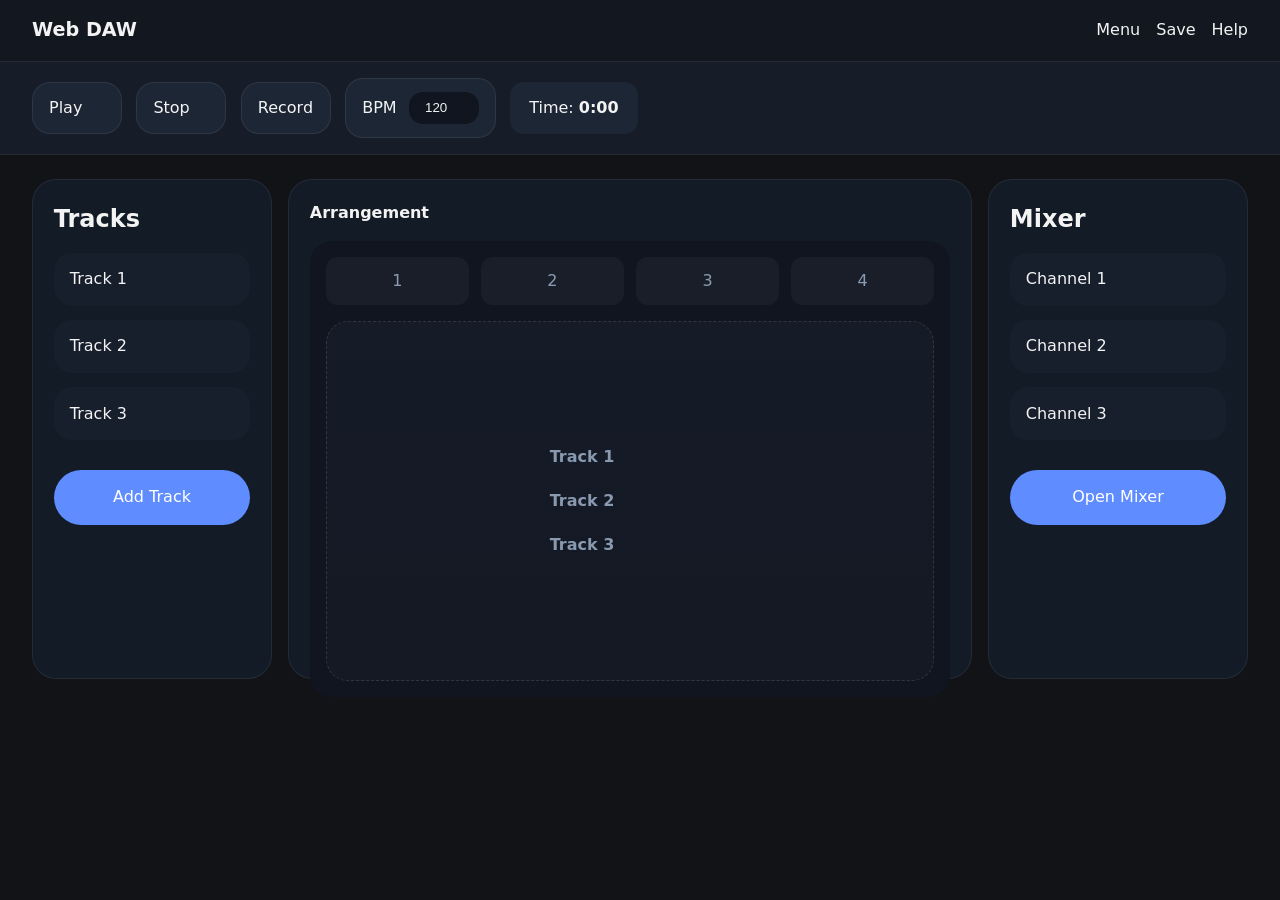
==== daw.html @ 96cd774c "Base web page" ====
<!DOCTYPE html>
<html lang="en">
<head>
  <meta charset="UTF-8" />
  <meta name="viewport" content="width=device-width, initial-scale=1.0" />
  <title>Web DAW Layout</title>
  <link rel="stylesheet" href="styles.css" />
</head>
<body>
  <header class="daw-header">
    <div class="brand">Web DAW</div>
    <nav>
      <a href="index.html">Menu</a>
      <a href="#">Save</a>
      <a href="#">Help</a>
    </nav>
  </header>

  <section class="transport-panel">
    <button id="play-button" class="transport-button">Play</button>
    <button id="stop-button" class="transport-button">Stop</button>
    <button id="record-button" class="transport-button">Record</button>
    <label class="bpm-control">
      BPM
      <input id="bpm-input" type="number" min="40" max="240" step="1" value="120" />
    </label>
    <div class="transport-item">Time: <strong id="time-display">0:00</strong></div>
  </section>

  <main class="daw-layout">
    <aside class="tracklist-panel">
      <h2>Tracks</h2>
      <div class="track-card">Track 1</div>
      <div class="track-card">Track 2</div>
      <div class="track-card">Track 3</div>
      <button class="panel-button">Add Track</button>
    </aside>

    <section class="editor-panel">
      <div class="panel-header">Arrangement</div>
      <div class="panel-body editor-grid">
        <div class="grid-labels">
          <span>1</span><span>2</span><span>3</span><span>4</span>
        </div>
        <div class="grid-content">
          <div class="track-grid">
            <div class="track-row">
              <div class="track-name">Track 1</div>
              <div class="track-steps" data-track="1">
                <div class="track-step"></div><div class="track-step"></div><div class="track-step"></div><div class="track-step"></div>
                <div class="track-step"></div><div class="track-step"></div><div class="track-step"></div><div class="track-step"></div>
                <div class="track-step"></div><div class="track-step"></div><div class="track-step"></div><div class="track-step"></div>
                <div class="track-step"></div><div class="track-step"></div><div class="track-step"></div><div class="track-step"></div>
              </div>
            </div>
            <div class="track-row">
              <div class="track-name">Track 2</div>
              <div class="track-steps" data-track="2">
                <div class="track-step"></div><div class="track-step"></div><div class="track-step"></div><div class="track-step"></div>
                <div class="track-step"></div><div class="track-step"></div><div class="track-step"></div><div class="track-step"></div>
                <div class="track-step"></div><div class="track-step"></div><div class="track-step"></div><div class="track-step"></div>
                <div class="track-step"></div><div class="track-step"></div><div class="track-step"></div><div class="track-step"></div>
              </div>
            </div>
            <div class="track-row">
              <div class="track-name">Track 3</div>
              <div class="track-steps" data-track="3">
                <div class="track-step"></div><div class="track-step"></div><div class="track-step"></div><div class="track-step"></div>
                <div class="track-step"></div><div class="track-step"></div><div class="track-step"></div><div class="track-step"></div>
                <div class="track-step"></div><div class="track-step"></div><div class="track-step"></div><div class="track-step"></div>
                <div class="track-step"></div><div class="track-step"></div><div class="track-step"></div><div class="track-step"></div>
              </div>
            </div>
          </div>
        </div>
      </div>
    </section>

    <aside class="mixer-panel">
      <h2>Mixer</h2>
      <div class="mixer-channel">Channel 1</div>
      <div class="mixer-channel">Channel 2</div>
      <div class="mixer-channel">Channel 3</div>
      <button class="panel-button">Open Mixer</button>
    </aside>
  </main>
</body>
</html>
---- styles.css ----
:root {
  color-scheme: dark;
  color: #f3f3f3;
  background: #111316;
  font-family: Inter, system-ui, sans-serif;
  font-size: 16px;
  line-height: 1.5;
}

* {
  box-sizing: border-box;
}

body {
  margin: 0;
  min-height: 100vh;
}

a {
  color: #f3f3f3;
  text-decoration: none;
}

button {
  border: none;
  border-radius: 999px;
  background: #5f8cff;
  color: white;
  cursor: pointer;
  padding: 0.95rem 1.7rem;
  font: inherit;
  transition: transform 0.2s ease, background-color 0.2s ease;
}

button:hover {
  transform: translateY(-1px);
  background: #7fa8ff;
}

.title-screen {
  min-height: 100vh;
  display: grid;
  place-items: center;
  padding: 2rem;
  background: linear-gradient(135deg, #0a0d12 0%, #1b2330 100%);
}

.title-card {
  text-align: center;
  max-width: 520px;
  padding: 3rem 2.5rem;
  border: 1px solid rgba(255,255,255,0.08);
  border-radius: 26px;
  background: rgba(20, 27, 41, 0.95);
  box-shadow: 0 30px 80px rgba(0, 0, 0, 0.35);
}

.title-card h1 {
  margin: 0 0 1rem;
  font-size: clamp(2.5rem, 4vw, 4rem);
}

.title-card p {
  margin: 0 0 2rem;
  color: #adbac7;
  font-size: 1.05rem;
}

.daw-header {
  display: flex;
  justify-content: space-between;
  align-items: center;
  gap: 1rem;
  padding: 1rem 2rem;
  background: #131820;
  border-bottom: 1px solid rgba(255,255,255,0.08);
}

.daw-header .brand {
  font-size: 1.2rem;
  font-weight: 700;
}

.daw-header nav {
  display: flex;
  gap: 1rem;
}

.transport-panel {
  display: flex;
  flex-wrap: wrap;
  gap: 0.9rem;
  align-items: center;
  padding: 1rem 2rem;
  background: #161d29;
  border-bottom: 1px solid rgba(255,255,255,0.06);
}

.transport-item {
  background: #1d2634;
  padding: 0.9rem 1.2rem;
  border-radius: 14px;
  min-width: 90px;
  text-align: center;
}

.transport-button,
.bpm-control {
  border: 1px solid rgba(255,255,255,0.08);
  background: #1d2634;
  color: #f3f3f3;
  border-radius: 18px;
  display: inline-flex;
  align-items: center;
  gap: 0.75rem;
  padding: 0.8rem 1rem;
}

.transport-button {
  min-width: 90px;
}

.bpm-control input {
  width: 70px;
  border: none;
  border-radius: 14px;
  background: #10151f;
  color: #f3f3f3;
  text-align: center;
  padding: 0.55rem 0.75rem;
}

.bpm-control input:focus {
  outline: 2px solid #5f8cff;
}

.track-grid {
  display: grid;
  gap: 0.75rem;
}

.track-row {
  display: grid;
  grid-template-columns: 112px minmax(0, 1fr);
  gap: 0.75rem;
  align-items: center;
}

.track-name {
  font-weight: 700;
}

.track-steps {
  display: grid;
  grid-template-columns: repeat(16, minmax(0, 1fr));
  gap: 0.35rem;
}

.track-step {
  height: 32px;
  border-radius: 10px;
  background: rgba(255,255,255,0.06);
  transition: background-color 0.2s ease, transform 0.15s ease;
}

.track-step.active {
  background: #5f8cff;
  transform: scaleY(1.08);
}

.daw-layout {
  display: grid;
  grid-template-columns: 240px minmax(0, 1fr) 260px;
  gap: 1rem;
  padding: 1.5rem 2rem 2rem;
}

.tracklist-panel,
.mixer-panel,
.editor-panel {
  background: #131b27;
  border: 1px solid rgba(255,255,255,0.07);
  border-radius: 24px;
  padding: 1.3rem;
}

.tracklist-panel h2,
.mixer-panel h2,
.editor-panel .panel-header {
  margin: 0 0 1rem;
  color: #f3f3f3;
}

.track-card,
.mixer-channel {
  background: #171f2d;
  border-radius: 18px;
  padding: 0.9rem 1rem;
  margin-bottom: 0.9rem;
}

.track-card:last-child,
.mixer-channel:last-child {
  margin-bottom: 0;
}

.panel-button {
  width: 100%;
  margin-top: 1rem;
}

.editor-panel {
  display: flex;
  flex-direction: column;
  min-height: 500px;
}

.panel-header {
  font-size: 1rem;
  font-weight: 700;
}

.panel-body {
  flex: 1;
  display: grid;
  grid-template-rows: auto 1fr;
  gap: 1rem;
}

.editor-grid {
  background: #10151f;
  border-radius: 22px;
  padding: 1rem;
  display: grid;
  gap: 1rem;
  min-height: 100%;
}

.grid-labels {
  display: grid;
  grid-template-columns: repeat(4, 1fr);
  gap: 0.75rem;
  color: #8a9cb5;
}

.grid-labels span {
  background: rgba(255,255,255,0.04);
  border-radius: 12px;
  padding: 0.75rem;
  text-align: center;
}

.grid-content {
  background: linear-gradient(180deg, rgba(143,177,255,0.04), rgba(255,255,255,0.02));
  border: 1px dashed rgba(255,255,255,0.12);
  border-radius: 22px;
  min-height: 320px;
  display: grid;
  place-items: center;
  color: #8899b0;
  text-align: center;
  padding: 2rem;
}

@media (max-width: 1100px) {
  .daw-layout {
    grid-template-columns: 1fr;
  }
}

@media (max-width: 700px) {
  .daw-header,
  .transport-panel,
  .daw-layout {
    padding-left: 1rem;
    padding-right: 1rem;
  }

  .daw-header {
    flex-direction: column;
    align-items: stretch;
  }

  .transport-panel {
    justify-content: center;
  }
}
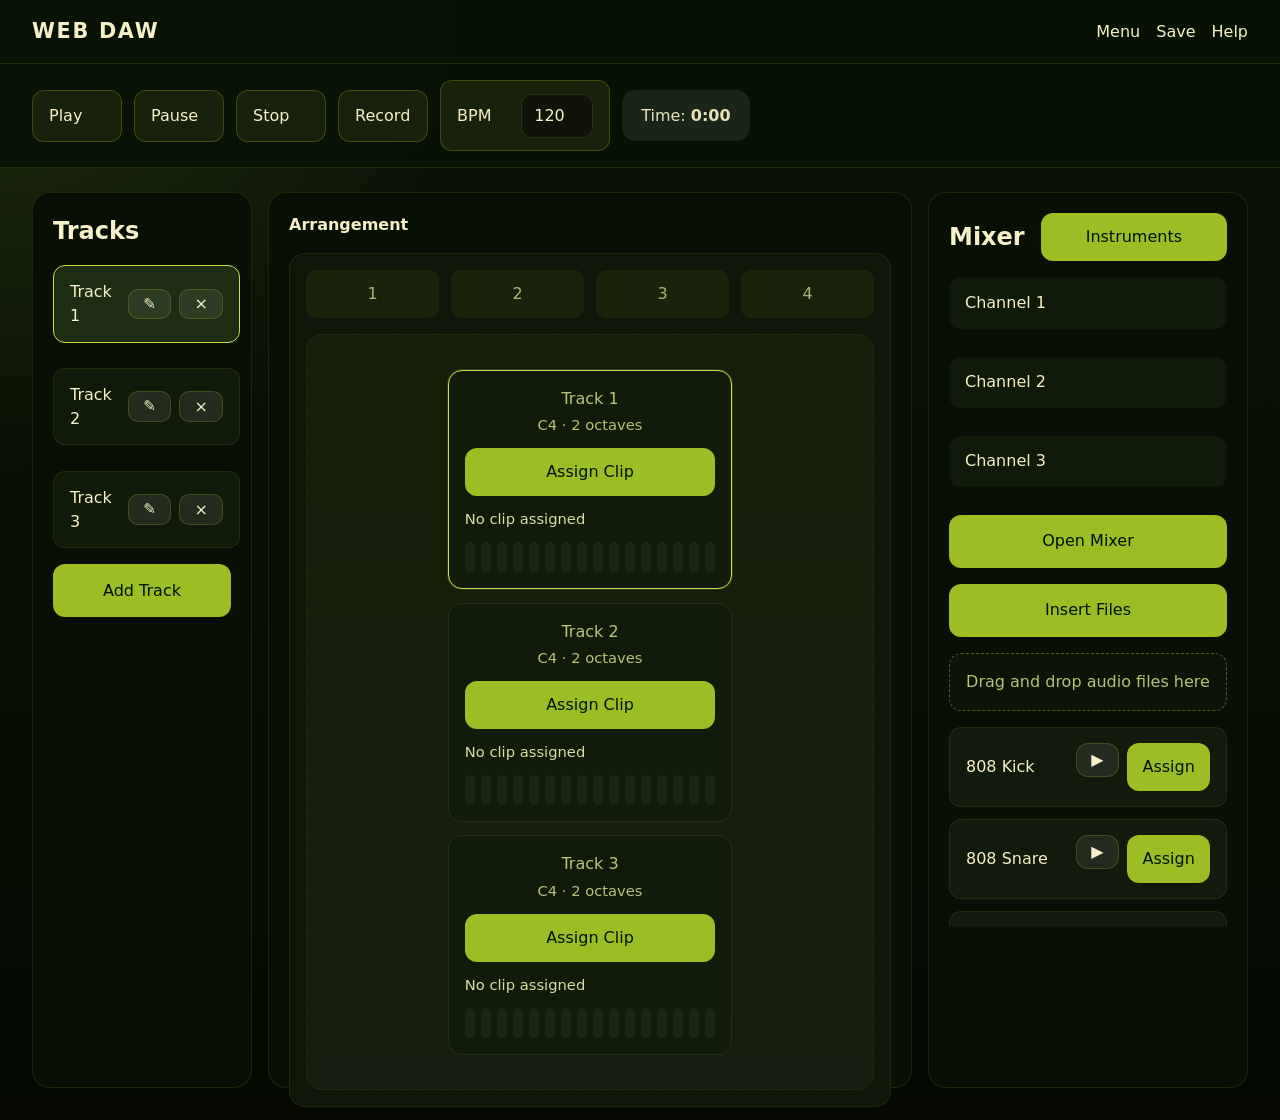
==== commit 0d2af506: "Added buttons, and audio files for use." ====
--- a/daw.html
+++ b/daw.html
@@ -18,6 +18,7 @@
 
   <section class="transport-panel">
     <button id="play-button" class="transport-button">Play</button>
+    <button id="pause-button" class="transport-button">Pause</button>
     <button id="stop-button" class="transport-button">Stop</button>
     <button id="record-button" class="transport-button">Record</button>
     <label class="bpm-control">
@@ -30,10 +31,8 @@
   <main class="daw-layout">
     <aside class="tracklist-panel">
       <h2>Tracks</h2>
-      <div class="track-card">Track 1</div>
-      <div class="track-card">Track 2</div>
-      <div class="track-card">Track 3</div>
-      <button class="panel-button">Add Track</button>
+      <div id="track-list" class="track-list"></div>
+      <button id="add-track-button" class="panel-button">Add Track</button>
     </aside>
 
     <section class="editor-panel">
@@ -42,47 +41,59 @@
         <div class="grid-labels">
           <span>1</span><span>2</span><span>3</span><span>4</span>
         </div>
-        <div class="grid-content">
-          <div class="track-grid">
-            <div class="track-row">
-              <div class="track-name">Track 1</div>
-              <div class="track-steps" data-track="1">
-                <div class="track-step"></div><div class="track-step"></div><div class="track-step"></div><div class="track-step"></div>
-                <div class="track-step"></div><div class="track-step"></div><div class="track-step"></div><div class="track-step"></div>
-                <div class="track-step"></div><div class="track-step"></div><div class="track-step"></div><div class="track-step"></div>
-                <div class="track-step"></div><div class="track-step"></div><div class="track-step"></div><div class="track-step"></div>
-              </div>
-            </div>
-            <div class="track-row">
-              <div class="track-name">Track 2</div>
-              <div class="track-steps" data-track="2">
-                <div class="track-step"></div><div class="track-step"></div><div class="track-step"></div><div class="track-step"></div>
-                <div class="track-step"></div><div class="track-step"></div><div class="track-step"></div><div class="track-step"></div>
-                <div class="track-step"></div><div class="track-step"></div><div class="track-step"></div><div class="track-step"></div>
-                <div class="track-step"></div><div class="track-step"></div><div class="track-step"></div><div class="track-step"></div>
-              </div>
-            </div>
-            <div class="track-row">
-              <div class="track-name">Track 3</div>
-              <div class="track-steps" data-track="3">
-                <div class="track-step"></div><div class="track-step"></div><div class="track-step"></div><div class="track-step"></div>
-                <div class="track-step"></div><div class="track-step"></div><div class="track-step"></div><div class="track-step"></div>
-                <div class="track-step"></div><div class="track-step"></div><div class="track-step"></div><div class="track-step"></div>
-                <div class="track-step"></div><div class="track-step"></div><div class="track-step"></div><div class="track-step"></div>
-              </div>
-            </div>
-          </div>
+        <div id="track-grid" class="grid-content">
+          <div class="empty-state">Add tracks and audio clips to begin.</div>
         </div>
       </div>
     </section>
 
     <aside class="mixer-panel">
-      <h2>Mixer</h2>
+      <div class="mixer-panel-header">
+        <h2>Mixer</h2>
+        <button id="instruments-button" class="panel-button small">Instruments</button>
+      </div>
       <div class="mixer-channel">Channel 1</div>
       <div class="mixer-channel">Channel 2</div>
       <div class="mixer-channel">Channel 3</div>
       <button class="panel-button">Open Mixer</button>
+      <button id="insert-file-button" class="panel-button">Insert Files</button>
+      <input id="file-input" type="file" accept="audio/*" multiple hidden />
+      <div id="drop-area" class="drop-area">Drag and drop audio files here</div>
+      <div class="audio-library" id="audio-library"></div>
     </aside>
   </main>
+
+  <div class="modal hidden" id="instrument-modal" role="dialog" aria-modal="true" aria-labelledby="instrument-modal-title">
+    <div class="modal-content">
+      <div class="modal-header">
+        <h2 id="instrument-modal-title">Instrument Settings</h2>
+        <button id="instrument-close-button" class="modal-close" aria-label="Close">×</button>
+      </div>
+      <div class="modal-field">
+        <label for="instrument-track-select">Track</label>
+        <select id="instrument-track-select"></select>
+      </div>
+      <div class="modal-field">
+        <label for="instrument-type">Instrument</label>
+        <select id="instrument-type">
+          <option value="Keyboard">Keyboard</option>
+          <option value="Drums">Drums</option>
+        </select>
+      </div>
+      <div class="modal-field">
+        <label for="pitch-input">Pitch</label>
+        <input id="pitch-input" type="text" value="C4" />
+      </div>
+      <div class="modal-field">
+        <label for="range-input">Range</label>
+        <input id="range-input" type="text" value="2 octaves" />
+      </div>
+      <div class="modal-actions">
+        <button id="instrument-save-button" class="panel-button">Save</button>
+      </div>
+    </div>
+  </div>
+
+  <script src="script.js"></script>
 </body>
 </html>
--- a/styles.css
+++ b/styles.css
@@ -1,7 +1,7 @@
 :root {
   color-scheme: dark;
-  color: #f3f3f3;
-  background: #111316;
+  color: #f5f0c7;
+  background: #071003;
   font-family: Inter, system-ui, sans-serif;
   font-size: 16px;
   line-height: 1.5;
@@ -14,27 +14,39 @@
 body {
   margin: 0;
   min-height: 100vh;
+  background: radial-gradient(circle at top left, rgba(141, 187, 31, 0.16), transparent 28%),
+    linear-gradient(180deg, #0b1307 0%, #071003 55%, #050902 100%);
 }
 
 a {
-  color: #f3f3f3;
+  color: #f5f0c7;
   text-decoration: none;
+}
+
+button,
+input,
+select {
+  font: inherit;
 }
 
 button {
   border: none;
-  border-radius: 999px;
-  background: #5f8cff;
-  color: white;
-  cursor: pointer;
-  padding: 0.95rem 1.7rem;
-  font: inherit;
-  transition: transform 0.2s ease, background-color 0.2s ease;
+  border-radius: 12px;
+  background: #9dbd25;
+  color: #061002;
+  cursor: pointer;
+  padding: 0.9rem 1.3rem;
+  transition: transform 0.15s ease, background-color 0.15s ease, box-shadow 0.15s ease;
 }
 
 button:hover {
   transform: translateY(-1px);
-  background: #7fa8ff;
+  background: #c7dd52;
+  box-shadow: 0 10px 25px rgba(157, 189, 37, 0.18);
+}
+
+button:active {
+  transform: translateY(0);
 }
 
 .title-screen {
@@ -42,17 +54,17 @@
   display: grid;
   place-items: center;
   padding: 2rem;
-  background: linear-gradient(135deg, #0a0d12 0%, #1b2330 100%);
+  background: linear-gradient(135deg, #061003 0%, #091505 100%);
 }
 
 .title-card {
   text-align: center;
   max-width: 520px;
   padding: 3rem 2.5rem;
-  border: 1px solid rgba(255,255,255,0.08);
-  border-radius: 26px;
-  background: rgba(20, 27, 41, 0.95);
-  box-shadow: 0 30px 80px rgba(0, 0, 0, 0.35);
+  border: 1px solid rgba(157, 189, 37, 0.16);
+  border-radius: 16px;
+  background: rgba(15, 24, 10, 0.96);
+  box-shadow: 0 32px 80px rgba(0, 0, 0, 0.45);
 }
 
 .title-card h1 {
@@ -62,7 +74,7 @@
 
 .title-card p {
   margin: 0 0 2rem;
-  color: #adbac7;
+  color: #cbd18d;
   font-size: 1.05rem;
 }
 
@@ -72,13 +84,15 @@
   align-items: center;
   gap: 1rem;
   padding: 1rem 2rem;
-  background: #131820;
-  border-bottom: 1px solid rgba(255,255,255,0.08);
+  background: rgba(8, 18, 6, 0.96);
+  border-bottom: 1px solid rgba(157, 189, 37, 0.16);
 }
 
 .daw-header .brand {
-  font-size: 1.2rem;
+  font-size: 1.3rem;
   font-weight: 700;
+  letter-spacing: 0.08em;
+  text-transform: uppercase;
 }
 
 .daw-header nav {
@@ -89,27 +103,28 @@
 .transport-panel {
   display: flex;
   flex-wrap: wrap;
-  gap: 0.9rem;
+  gap: 0.75rem;
   align-items: center;
   padding: 1rem 2rem;
-  background: #161d29;
-  border-bottom: 1px solid rgba(255,255,255,0.06);
+  background: rgba(8, 18, 6, 0.96);
+  border-bottom: 1px solid rgba(157, 189, 37, 0.16);
 }
 
 .transport-item {
-  background: #1d2634;
-  padding: 0.9rem 1.2rem;
+  background: rgba(255, 255, 255, 0.08);
+  padding: 0.85rem 1.2rem;
   border-radius: 14px;
   min-width: 90px;
   text-align: center;
+  color: #e6e4b7;
 }
 
 .transport-button,
 .bpm-control {
-  border: 1px solid rgba(255,255,255,0.08);
-  background: #1d2634;
-  color: #f3f3f3;
-  border-radius: 18px;
+  border: 1px solid rgba(157, 189, 37, 0.28);
+  background: #18220b;
+  color: #f5f0c7;
+  border-radius: 12px;
   display: inline-flex;
   align-items: center;
   gap: 0.75rem;
@@ -120,34 +135,129 @@
   min-width: 90px;
 }
 
+.bpm-control {
+  width: 170px;
+  justify-content: space-between;
+}
+
 .bpm-control input {
-  width: 70px;
-  border: none;
+  width: 72px;
+  border: 1px solid rgba(157, 189, 37, 0.18);
+  border-radius: 10px;
+  background: #0f1308;
+  color: #f5f0c7;
+  text-align: center;
+  padding: 0.55rem 0.75rem;
+}
+
+.bpm-control input:focus {
+  outline: 1px solid #9dbd25;
+}
+
+.track-grid {
+  display: grid;
+  gap: 0.85rem;
+}
+
+.track-list {
+  display: grid;
+  gap: 0.85rem;
+}
+
+.track-card {
+  background: #101a09;
+  border-radius: 12px;
+  padding: 0.9rem 1rem;
+  display: flex;
+  justify-content: space-between;
+  align-items: center;
+  gap: 1rem;
+  cursor: pointer;
+  border: 1px solid rgba(157, 189, 37, 0.12);
+  transition: background 0.15s ease, border-color 0.15s ease;
+}
+
+.track-card:hover {
+  background: #17270d;
+}
+
+.track-card.selected {
+  border-color: #c7dd52;
+  background: #1c2d11;
+}
+
+.track-card-actions {
+  display: flex;
+  gap: 0.5rem;
+}
+
+.track-rename-btn,
+.track-remove-btn {
+  width: 30px;
+  height: 30px;
+  border: 1px solid rgba(157, 189, 37, 0.25);
+  background: rgba(255, 255, 255, 0.08);
+  color: #f5f0c7;
+  border-radius: 10px;
+  display: inline-flex;
+  align-items: center;
+  justify-content: center;
+  cursor: pointer;
+}
+
+.track-rename-btn {
+  font-size: 0.95rem;
+}
+
+.track-remove-btn {
+  width: 30px;
+  height: 30px;
+  border: 1px solid rgba(157, 189, 37, 0.25);
+  background: rgba(255, 255, 255, 0.08);
+  color: #f5f0c7;
+  border-radius: 10px;
+  display: inline-flex;
+  align-items: center;
+  justify-content: center;
+  cursor: pointer;
+}
+
+.track-heading {
+  display: flex;
+  flex-direction: column;
+  gap: 0.2rem;
+}
+
+.track-meta {
+  font-size: 0.92rem;
+  color: #b7c179;
+}
+
+.track-controls {
+  display: flex;
+  flex-wrap: wrap;
+  gap: 0.75rem;
+  align-items: center;
+}
+
+.panel-button.small {
+  padding: 0.75rem 0.95rem;
+  border-radius: 12px;
+}
+
+.track-row {
+  background: #101b0a;
   border-radius: 14px;
-  background: #10151f;
-  color: #f3f3f3;
-  text-align: center;
-  padding: 0.55rem 0.75rem;
-}
-
-.bpm-control input:focus {
-  outline: 2px solid #5f8cff;
-}
-
-.track-grid {
-  display: grid;
-  gap: 0.75rem;
-}
-
-.track-row {
-  display: grid;
-  grid-template-columns: 112px minmax(0, 1fr);
-  gap: 0.75rem;
-  align-items: center;
-}
-
-.track-name {
-  font-weight: 700;
+  padding: 1rem;
+  display: flex;
+  flex-direction: column;
+  gap: 0.75rem;
+  border: 1px solid rgba(157, 189, 37, 0.12);
+}
+
+.track-row.selected {
+  border-color: #c7dd52;
+  box-shadow: 0 0 0 1px rgba(199, 221, 82, 0.15);
 }
 
 .track-steps {
@@ -157,20 +267,160 @@
 }
 
 .track-step {
-  height: 32px;
-  border-radius: 10px;
-  background: rgba(255,255,255,0.06);
-  transition: background-color 0.2s ease, transform 0.15s ease;
+  height: 30px;
+  border-radius: 8px;
+  background: rgba(255, 255, 255, 0.05);
+  transition: background-color 0.15s ease, transform 0.15s ease;
 }
 
 .track-step.active {
-  background: #5f8cff;
-  transform: scaleY(1.08);
+  background: #c7dd52;
+  transform: scaleY(1.05);
+}
+
+.track-clip-label {
+  color: #d8dfa4;
+  font-size: 0.92rem;
+}
+
+.drop-area {
+  background: #0b1406;
+  border: 1px dashed rgba(157, 189, 37, 0.45);
+  border-radius: 12px;
+  padding: 1rem;
+  text-align: center;
+  color: #b7c179;
+  cursor: pointer;
+}
+
+.drop-area.dragover {
+  background: #11200c;
+  border-color: #c7dd52;
+}
+
+.audio-library {
+  margin-top: 0;
+  display: grid;
+  gap: 0.75rem;
+  overflow-y: auto;
+  max-height: 200px;
+}
+
+.audio-file-item {
+  display: flex;
+  justify-content: space-between;
+  align-items: center;
+  padding: 0.95rem 1rem;
+  background: #111a0b;
+  border: 1px solid rgba(157, 189, 37, 0.12);
+  border-radius: 12px;
+  cursor: pointer;
+  transition: background 0.15s ease;
+}
+
+.audio-file-item:hover {
+  background: #17230d;
+}
+
+.audio-file-controls {
+  display: flex;
+  gap: 0.5rem;
+}
+
+.sample-play-btn {
+  width: 34px;
+  height: 34px;
+  border: 1px solid rgba(157, 189, 37, 0.25);
+  background: rgba(255, 255, 255, 0.08);
+  color: #f5f0c7;
+  border-radius: 12px;
+  display: inline-flex;
+  align-items: center;
+  justify-content: center;
+  cursor: pointer;
+}
+
+.sample-play-btn:hover {
+  background: rgba(199, 221, 82, 0.18);
+}
+
+.empty-state {
+  color: #8da46a;
+  text-align: center;
+  padding: 1.5rem 1rem;
+}
+
+.modal {
+  position: fixed;
+  inset: 0;
+  display: grid;
+  place-items: center;
+  background: rgba(0, 0, 0, 0.75);
+  z-index: 1000;
+  padding: 1rem;
+}
+
+.modal.hidden {
+  display: none;
+}
+
+.modal-content {
+  width: 100%;
+  max-width: 460px;
+  background: #101b09;
+  border-radius: 16px;
+  border: 1px solid rgba(157, 189, 37, 0.18);
+  padding: 1.5rem;
+}
+
+.modal-header {
+  display: flex;
+  justify-content: space-between;
+  align-items: center;
+  margin-bottom: 1rem;
+}
+
+.modal-close {
+  background: rgba(255, 255, 255, 0.08);
+  border: none;
+  color: #f5f0c7;
+  font-size: 1.4rem;
+  width: 38px;
+  height: 38px;
+  border-radius: 12px;
+  cursor: pointer;
+}
+
+.modal-field {
+  display: flex;
+  flex-direction: column;
+  gap: 0.35rem;
+  margin-bottom: 1rem;
+}
+
+.modal-field label {
+  color: #c7dd52;
+  font-size: 0.9rem;
+}
+
+.modal-field input,
+.modal-field select {
+  background: #0f1806;
+  border: 1px solid rgba(157, 189, 37, 0.16);
+  border-radius: 12px;
+  padding: 0.85rem 1rem;
+  color: #f5f0c7;
+}
+
+.modal-actions {
+  display: flex;
+  justify-content: flex-end;
+  gap: 0.75rem;
 }
 
 .daw-layout {
   display: grid;
-  grid-template-columns: 240px minmax(0, 1fr) 260px;
+  grid-template-columns: 220px minmax(0, 1fr) 320px;
   gap: 1rem;
   padding: 1.5rem 2rem 2rem;
 }
@@ -178,25 +428,28 @@
 .tracklist-panel,
 .mixer-panel,
 .editor-panel {
-  background: #131b27;
-  border: 1px solid rgba(255,255,255,0.07);
-  border-radius: 24px;
-  padding: 1.3rem;
+  background: rgba(9, 16, 6, 0.96);
+  border: 1px solid rgba(157, 189, 37, 0.15);
+  border-radius: 18px;
+  padding: 1.25rem;
+  display: flex;
+  flex-direction: column;
+  gap: 1rem;
 }
 
 .tracklist-panel h2,
 .mixer-panel h2,
 .editor-panel .panel-header {
-  margin: 0 0 1rem;
-  color: #f3f3f3;
+  margin: 0;
+  color: #f5f0c7;
 }
 
 .track-card,
 .mixer-channel {
-  background: #171f2d;
-  border-radius: 18px;
-  padding: 0.9rem 1rem;
-  margin-bottom: 0.9rem;
+  background: #101a09;
+  border-radius: 12px;
+  padding: 0.85rem 1rem;
+  margin-bottom: 0.75rem;
 }
 
 .track-card:last-child,
@@ -206,13 +459,11 @@
 
 .panel-button {
   width: 100%;
-  margin-top: 1rem;
+  margin-top: 0;
 }
 
 .editor-panel {
-  display: flex;
-  flex-direction: column;
-  min-height: 500px;
+  min-height: 520px;
 }
 
 .panel-header {
@@ -228,38 +479,47 @@
 }
 
 .editor-grid {
-  background: #10151f;
-  border-radius: 22px;
+  background: #0f1607;
+  border-radius: 16px;
   padding: 1rem;
   display: grid;
   gap: 1rem;
   min-height: 100%;
+  border: 1px solid rgba(157, 189, 37, 0.12);
 }
 
 .grid-labels {
   display: grid;
   grid-template-columns: repeat(4, 1fr);
   gap: 0.75rem;
-  color: #8a9cb5;
+  color: #abb276;
 }
 
 .grid-labels span {
-  background: rgba(255,255,255,0.04);
-  border-radius: 12px;
+  background: rgba(157, 189, 37, 0.08);
+  border-radius: 10px;
   padding: 0.75rem;
   text-align: center;
 }
 
 .grid-content {
-  background: linear-gradient(180deg, rgba(143,177,255,0.04), rgba(255,255,255,0.02));
-  border: 1px dashed rgba(255,255,255,0.12);
-  border-radius: 22px;
+  background: linear-gradient(180deg, rgba(164, 190, 43, 0.05), rgba(255,255,255,0.03));
+  border: 1px dashed rgba(157, 189, 37, 0.12);
+  border-radius: 16px;
   min-height: 320px;
   display: grid;
   place-items: center;
-  color: #8899b0;
-  text-align: center;
-  padding: 2rem;
+  color: #b6c67c;
+  text-align: center;
+  padding: 1.75rem;
+}
+
+.mixer-panel-header {
+  display: flex;
+  justify-content: space-between;
+  align-items: center;
+  gap: 1rem;
+  margin-bottom: 0;
 }
 
 @media (max-width: 1100px) {
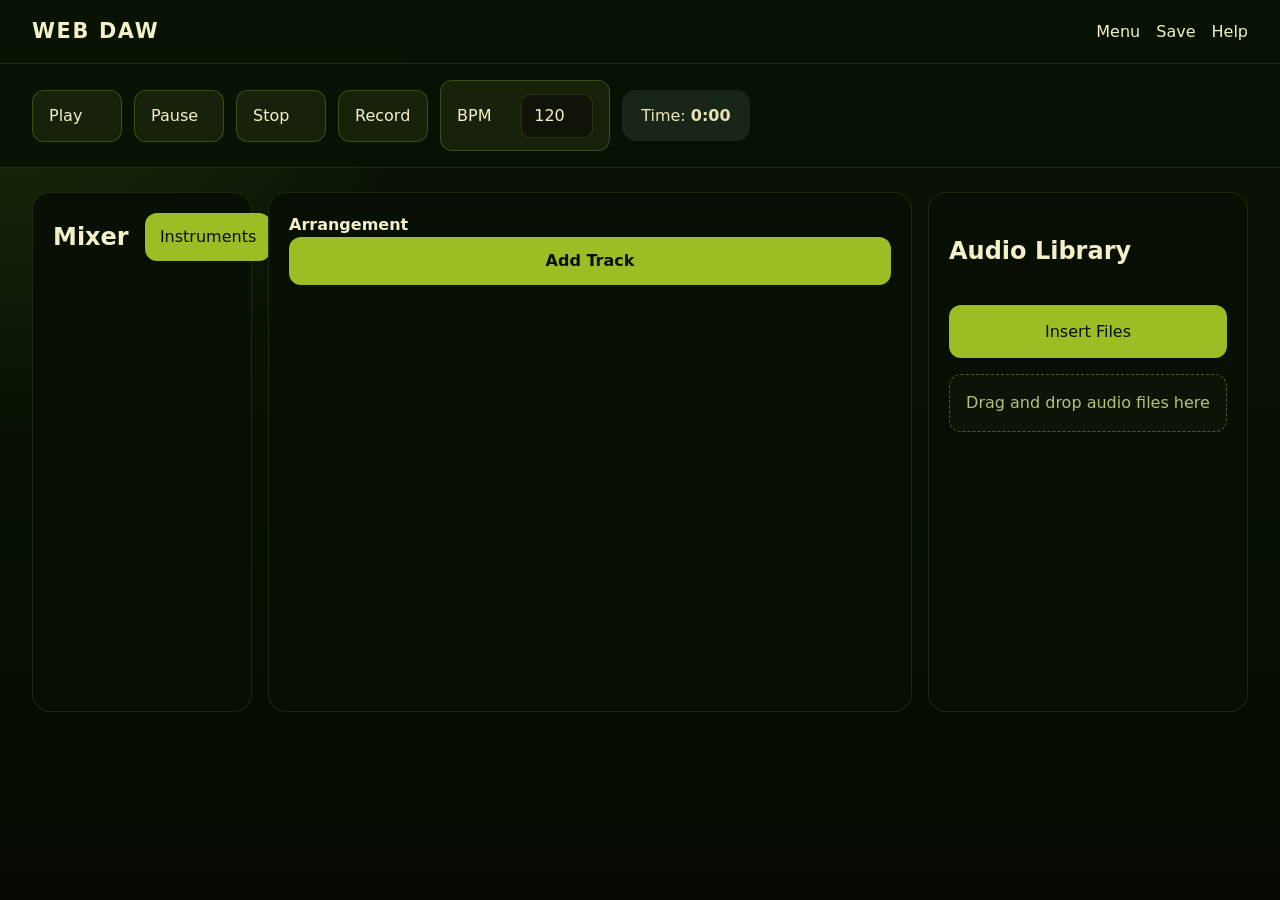
==== commit 1e5308be: "Changed how audio files work and are added to tracks" ====
--- a/daw.html
+++ b/daw.html
@@ -29,33 +29,30 @@
   </section>
 
   <main class="daw-layout">
-    <aside class="tracklist-panel">
-      <h2>Tracks</h2>
-      <div id="track-list" class="track-list"></div>
-      <button id="add-track-button" class="panel-button">Add Track</button>
-    </aside>
-
-    <section class="editor-panel">
-      <div class="panel-header">Arrangement</div>
-      <div class="panel-body editor-grid">
-        <div class="grid-labels">
-          <span>1</span><span>2</span><span>3</span><span>4</span>
-        </div>
-        <div id="track-grid" class="grid-content">
-          <div class="empty-state">Add tracks and audio clips to begin.</div>
-        </div>
-      </div>
-    </section>
-
     <aside class="mixer-panel">
       <div class="mixer-panel-header">
         <h2>Mixer</h2>
         <button id="instruments-button" class="panel-button small">Instruments</button>
       </div>
-      <div class="mixer-channel">Channel 1</div>
-      <div class="mixer-channel">Channel 2</div>
-      <div class="mixer-channel">Channel 3</div>
-      <button class="panel-button">Open Mixer</button>
+      <div id="mixer-channels" class="mixer-channels">
+        <!-- Channels will be rendered here -->
+      </div>
+    </aside>
+
+    <section class="editor-panel">
+      <div class="panel-header">
+        Arrangement
+        <button id="add-track-button" class="panel-button small">Add Track</button>
+      </div>
+      <div class="panel-body editor-timeline">
+        <div id="timeline-container" class="timeline-container">
+          <!-- Timeline will be rendered here -->
+        </div>
+      </div>
+    </section>
+
+    <aside class="audio-library-panel">
+      <h2>Audio Library</h2>
       <button id="insert-file-button" class="panel-button">Insert Files</button>
       <input id="file-input" type="file" accept="audio/*" multiple hidden />
       <div id="drop-area" class="drop-area">Drag and drop audio files here</div>
@@ -88,6 +85,9 @@
         <label for="range-input">Range</label>
         <input id="range-input" type="text" value="2 octaves" />
       </div>
+      <div id="keyboard-container" class="keyboard-container hidden">
+        <!-- Keyboard will be rendered here -->
+      </div>
       <div class="modal-actions">
         <button id="instrument-save-button" class="panel-button">Save</button>
       </div>
--- a/styles.css
+++ b/styles.css
@@ -278,6 +278,10 @@
   transform: scaleY(1.05);
 }
 
+.track-step.current {
+  box-shadow: 0 0 10px rgba(199, 221, 82, 0.5);
+}
+
 .track-clip-label {
   color: #d8dfa4;
   font-size: 0.92rem;
@@ -366,7 +370,7 @@
 
 .modal-content {
   width: 100%;
-  max-width: 460px;
+  max-width: 800px;
   background: #101b09;
   border-radius: 16px;
   border: 1px solid rgba(157, 189, 37, 0.18);
@@ -427,6 +431,7 @@
 
 .tracklist-panel,
 .mixer-panel,
+.audio-library-panel,
 .editor-panel {
   background: rgba(9, 16, 6, 0.96);
   border: 1px solid rgba(157, 189, 37, 0.15);
@@ -450,6 +455,51 @@
   border-radius: 12px;
   padding: 0.85rem 1rem;
   margin-bottom: 0.75rem;
+  display: flex;
+  flex-direction: column;
+  gap: 0.5rem;
+}
+
+.mixer-channel-name {
+  font-weight: 600;
+  text-align: center;
+}
+
+.mixer-control {
+  display: flex;
+  flex-direction: column;
+  gap: 0.25rem;
+}
+
+.mixer-control label {
+  font-size: 0.8rem;
+  color: #cbd18d;
+}
+
+.mixer-control input[type="range"] {
+  width: 100%;
+  -webkit-appearance: none;
+  appearance: none;
+  background: #1a2412;
+  height: 6px;
+  border-radius: 3px;
+  outline: none;
+}
+
+.mixer-control input[type="range"]::-webkit-slider-thumb {
+  -webkit-appearance: none;
+  appearance: none;
+  width: 16px;
+  height: 16px;
+  border-radius: 50%;
+  background: #9dbd25;
+  cursor: pointer;
+}
+
+.mixer-channels {
+  display: flex;
+  flex-direction: column;
+  gap: 0.5rem;
 }
 
 .track-card:last-child,
@@ -520,6 +570,144 @@
   align-items: center;
   gap: 1rem;
   margin-bottom: 0;
+}
+
+.keyboard-container {
+  margin-top: 1rem;
+}
+
+.keyboard {
+  display: flex;
+  position: relative;
+  height: 120px;
+  background: #1a2412;
+  border-radius: 8px;
+  padding: 10px;
+  overflow: hidden;
+}
+
+.key {
+  position: relative;
+  display: flex;
+  align-items: flex-end;
+  justify-content: center;
+  font-size: 0.7rem;
+  font-weight: bold;
+  color: #071003;
+  cursor: pointer;
+  transition: background-color 0.15s ease;
+  user-select: none;
+}
+
+.key.white {
+  width: 30px;
+  height: 100px;
+  background: #f5f0c7;
+  border: 1px solid #071003;
+  border-radius: 0 0 4px 4px;
+  z-index: 1;
+}
+
+.key.white.active {
+  background: #c7dd52;
+}
+
+.key.black {
+  width: 20px;
+  height: 60px;
+  background: #071003;
+  color: #f5f0c7;
+  margin-left: -10px;
+  margin-right: -10px;
+  z-index: 2;
+  border-radius: 0 0 2px 2px;
+}
+
+.key.black.active {
+  background: #9dbd25;
+}
+
+.timeline-container {
+  display: flex;
+  flex-direction: column;
+}
+
+.timeline-header {
+  display: grid;
+  grid-template-columns: repeat(16, 1fr);
+  gap: 0;
+  border-bottom: 1px solid rgba(157, 189, 37, 0.3);
+  padding-bottom: 0.5rem;
+  margin-bottom: 0.5rem;
+}
+
+.time-marker {
+  text-align: center;
+  font-size: 0.8rem;
+  color: #cbd18d;
+}
+
+.timeline-track-row {
+  display: flex;
+  align-items: center;
+  margin-bottom: 0.5rem;
+  border-radius: 8px;
+  padding: 0.5rem;
+}
+
+.timeline-track-row.selected {
+  background: rgba(157, 189, 37, 0.1);
+}
+
+.timeline-track-name {
+  width: 120px;
+  font-weight: 600;
+  cursor: pointer;
+  padding: 0.5rem;
+}
+
+.timeline-track-lane {
+  flex: 1;
+  height: 40px;
+  background: #1a2412;
+  border-radius: 4px;
+  position: relative;
+  border: 1px solid rgba(157, 189, 37, 0.2);
+}
+
+.timeline-clip {
+  position: absolute;
+  top: 2px;
+  height: 36px;
+  background: #9dbd25;
+  border-radius: 4px;
+  display: flex;
+  align-items: center;
+  padding: 0 0.5rem;
+  font-size: 0.8rem;
+  color: #061002;
+  cursor: pointer;
+  overflow: hidden;
+}
+
+.clip-resize-handle {
+  position: absolute;
+  right: 0;
+  top: 0;
+  width: 8px;
+  height: 100%;
+  background: rgba(255, 255, 255, 0.3);
+  cursor: ew-resize;
+  border-radius: 0 4px 4px 0;
+}
+
+.playhead {
+  position: absolute;
+  top: 0;
+  width: 2px;
+  height: 100%;
+  background: #f5f0c7;
+  z-index: 10;
 }
 
 @media (max-width: 1100px) {
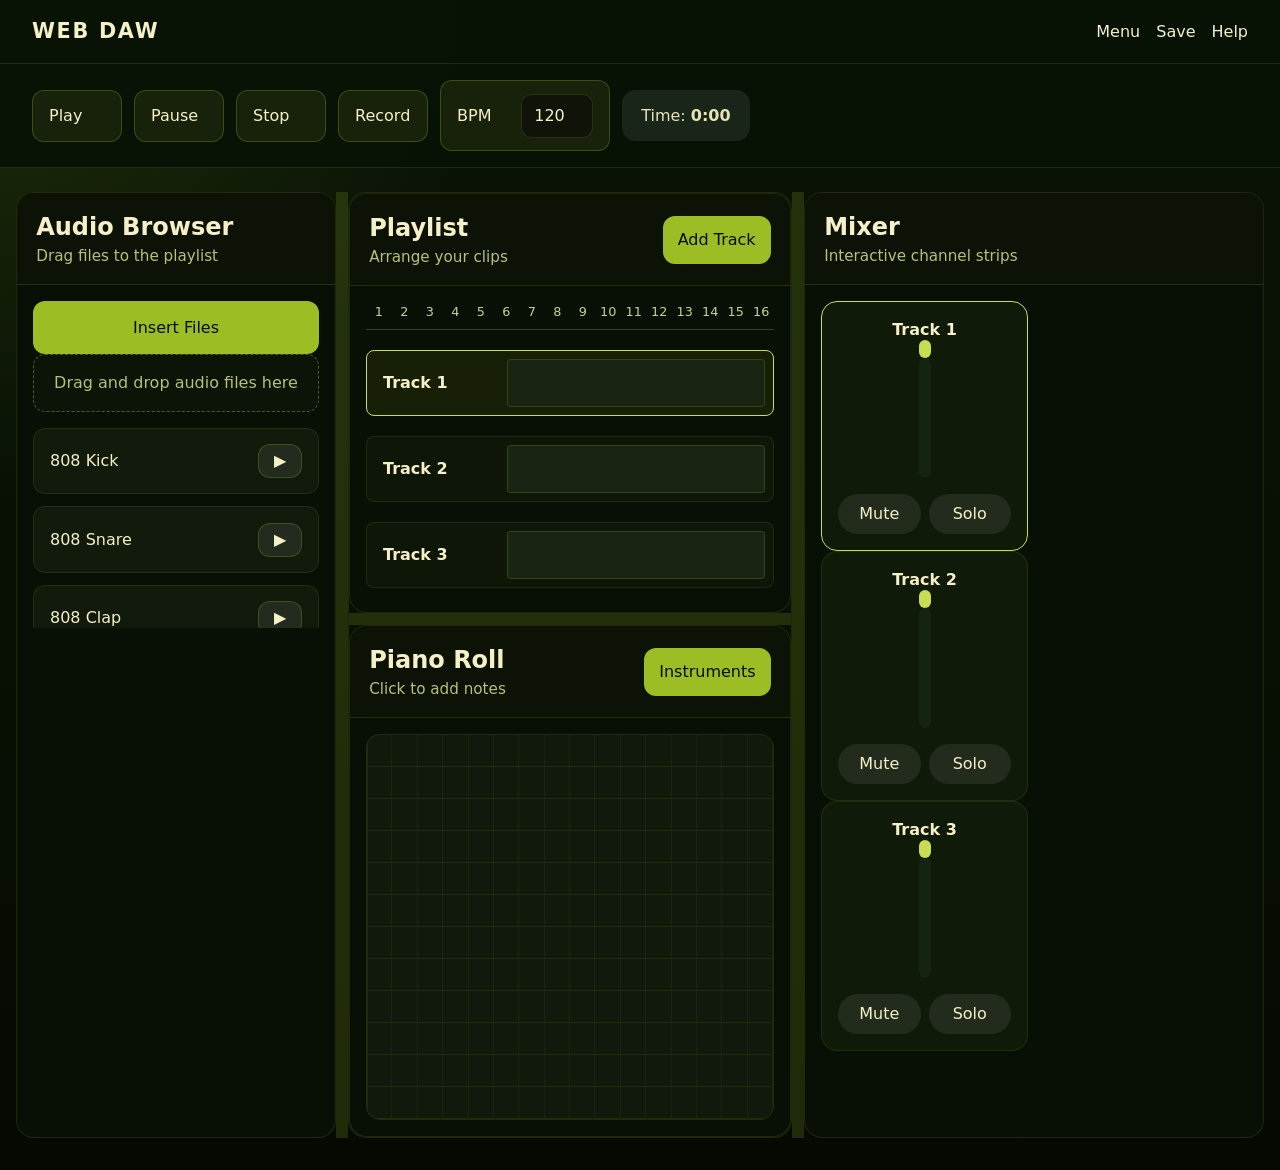
==== commit a6b742ea: "a" ====
--- a/daw.html
+++ b/daw.html
@@ -29,34 +29,65 @@
   </section>
 
   <main class="daw-layout">
-    <aside class="mixer-panel">
-      <div class="mixer-panel-header">
-        <h2>Mixer</h2>
-        <button id="instruments-button" class="panel-button small">Instruments</button>
+    <aside class="audio-browser-panel resizable-panel" id="audio-browser-panel">
+      <div class="panel-header browser-header">
+        <div>
+          <h2>Audio Browser</h2>
+          <p>Drag files to the playlist</p>
+        </div>
       </div>
-      <div id="mixer-channels" class="mixer-channels">
-        <!-- Channels will be rendered here -->
+      <div class="panel-body browser-body">
+        <button id="insert-file-button" class="panel-button">Insert Files</button>
+        <input id="file-input" type="file" accept="audio/*" multiple hidden />
+        <div id="drop-area" class="drop-area">Drag and drop audio files here</div>
+        <div class="audio-library" id="audio-library"></div>
       </div>
     </aside>
 
-    <section class="editor-panel">
-      <div class="panel-header">
-        Arrangement
-        <button id="add-track-button" class="panel-button small">Add Track</button>
-      </div>
-      <div class="panel-body editor-timeline">
-        <div id="timeline-container" class="timeline-container">
-          <!-- Timeline will be rendered here -->
+    <div id="browser-resizer" class="splitter splitter-vertical"></div>
+
+    <div class="workspace-panel" id="workspace-panel">
+      <section class="playlist-panel resizable-panel" id="playlist-panel">
+        <div class="panel-header playlist-header">
+          <div>
+            <h2>Playlist</h2>
+            <p>Arrange your clips</p>
+          </div>
+          <button id="add-track-button" class="panel-button small">Add Track</button>
+        </div>
+        <div class="panel-body playlist-body">
+          <div id="timeline-container" class="timeline-container"></div>
+        </div>
+      </section>
+
+      <div id="playlist-resizer" class="splitter splitter-horizontal"></div>
+
+      <section class="piano-roll-panel resizable-panel" id="piano-roll-panel">
+        <div class="panel-header">
+          <div>
+            <h2>Piano Roll</h2>
+            <p>Click to add notes</p>
+          </div>
+          <button id="instruments-button" class="panel-button small">Instruments</button>
+        </div>
+        <div class="panel-body piano-roll-body">
+          <div id="piano-roll-container" class="piano-roll-container"></div>
+        </div>
+      </section>
+    </div>
+
+    <div id="workspace-resizer" class="splitter splitter-vertical"></div>
+
+    <aside class="mixer-panel resizable-panel" id="mixer-panel">
+      <div class="panel-header mixer-header">
+        <div>
+          <h2>Mixer</h2>
+          <p>Interactive channel strips</p>
         </div>
       </div>
-    </section>
-
-    <aside class="audio-library-panel">
-      <h2>Audio Library</h2>
-      <button id="insert-file-button" class="panel-button">Insert Files</button>
-      <input id="file-input" type="file" accept="audio/*" multiple hidden />
-      <div id="drop-area" class="drop-area">Drag and drop audio files here</div>
-      <div class="audio-library" id="audio-library"></div>
+      <div class="panel-body mixer-body">
+        <div id="mixer-channels" class="mixer-channels"></div>
+      </div>
     </aside>
   </main>
 
--- a/styles.css
+++ b/styles.css
@@ -424,108 +424,290 @@
 
 .daw-layout {
   display: grid;
-  grid-template-columns: 220px minmax(0, 1fr) 320px;
-  gap: 1rem;
-  padding: 1.5rem 2rem 2rem;
-}
-
-.tracklist-panel,
+  grid-template-columns: minmax(260px, 320px) 12px minmax(0, 1fr) 12px minmax(280px, 460px);
+  gap: 0;
+  padding: 1.5rem 1rem 2rem;
+  min-height: calc(100vh - 142px);
+}
+
+.audio-browser-panel,
+.workspace-panel,
 .mixer-panel,
-.audio-library-panel,
-.editor-panel {
+.playlist-panel,
+.piano-roll-panel {
   background: rgba(9, 16, 6, 0.96);
   border: 1px solid rgba(157, 189, 37, 0.15);
   border-radius: 18px;
-  padding: 1.25rem;
   display: flex;
   flex-direction: column;
+  overflow: hidden;
+}
+
+.browser-header,
+.playlist-header,
+.mixer-header,
+.panel-header {
+  display: flex;
+  justify-content: space-between;
+  align-items: center;
   gap: 1rem;
-}
-
-.tracklist-panel h2,
-.mixer-panel h2,
-.editor-panel .panel-header {
+  padding: 1rem 1.2rem;
+  background: rgba(12, 20, 7, 0.92);
+  border-bottom: 1px solid rgba(157, 189, 37, 0.18);
+}
+
+.browser-header h2,
+.playlist-header h2,
+.mixer-header h2,
+.panel-header h2 {
   margin: 0;
   color: #f5f0c7;
 }
 
-.track-card,
+.browser-header p,
+.playlist-header p,
+.mixer-header p,
+.panel-header p {
+  margin: 0;
+  color: #b7c179;
+  font-size: 0.95rem;
+}
+
+.resizable-panel {
+  min-width: 220px;
+  min-height: 0;
+}
+
+.panel-body {
+  flex: 1;
+  overflow: hidden;
+  display: flex;
+  flex-direction: column;
+}
+
+.browser-body,
+.playlist-body,
+.piano-roll-body,
+.mixer-body {
+  padding: 1rem;
+  overflow: auto;
+}
+
+.splitter {
+  background: rgba(157, 189, 37, 0.18);
+  z-index: 2;
+}
+
+.splitter-vertical {
+  width: 12px;
+  cursor: ew-resize;
+}
+
+.splitter-horizontal {
+  height: 12px;
+  cursor: ns-resize;
+}
+
+.audio-library {
+  display: grid;
+  gap: 0.75rem;
+  margin-top: 1rem;
+}
+
+.timeline-container {
+  display: flex;
+  flex-direction: column;
+  gap: 0.75rem;
+  min-height: 100%;
+}
+
+.timeline-header {
+  display: grid;
+  grid-template-columns: repeat(16, 1fr);
+  gap: 0;
+  padding-bottom: 0.5rem;
+  margin-bottom: 0.5rem;
+}
+
+.time-marker {
+  text-align: center;
+  font-size: 0.8rem;
+  color: #cbd18d;
+}
+
+.timeline-track-row {
+  display: flex;
+  align-items: center;
+  gap: 0.75rem;
+  padding: 0.65rem 0.5rem;
+  border-radius: 12px;
+  background: rgba(15, 24, 10, 0.88);
+  border: 1px solid rgba(157, 189, 37, 0.12);
+}
+
+.timeline-track-row.selected {
+  border-color: #c7dd52;
+}
+
+.timeline-track-name {
+  width: 110px;
+  min-width: 110px;
+  color: #f5f0c7;
+  font-weight: 600;
+  cursor: pointer;
+}
+
+.timeline-track-lane {
+  flex: 1;
+  min-height: 48px;
+  background: #0b1406;
+  border-radius: 10px;
+  position: relative;
+  border: 1px solid rgba(157, 189, 37, 0.14);
+}
+
+.timeline-clip {
+  position: absolute;
+  top: 4px;
+  height: 40px;
+  background: linear-gradient(135deg, #9dbd25, #c7dd52);
+  border-radius: 10px;
+  display: flex;
+  align-items: center;
+  justify-content: space-between;
+  padding: 0 0.75rem;
+  font-size: 0.8rem;
+  color: #061002;
+  cursor: grab;
+  overflow: hidden;
+  z-index: 5;
+}
+
+.clip-resize-handle {
+  width: 10px;
+  height: 100%;
+  background: rgba(255, 255, 255, 0.28);
+  cursor: ew-resize;
+  border-radius: 0 8px 8px 0;
+}
+
+.playhead {
+  position: absolute;
+  top: 0;
+  width: 2px;
+  height: 100%;
+  background: #f5f0c7;
+  z-index: 10;
+}
+
+.piano-roll-container {
+  min-height: 220px;
+  background: #0b1406;
+  border-radius: 14px;
+  position: relative;
+  overflow: hidden;
+  border: 1px solid rgba(157, 189, 37, 0.14);
+}
+
+.piano-roll-grid {
+  display: grid;
+  grid-template-columns: repeat(16, 1fr);
+  grid-auto-rows: 32px;
+}
+
+.piano-roll-cell {
+  border-bottom: 1px solid rgba(157, 189, 37, 0.12);
+  border-right: 1px solid rgba(157, 189, 37, 0.08);
+  background: rgba(255, 255, 255, 0.02);
+}
+
+.piano-roll-cell:nth-child(16n + 1) {
+  border-left: 1px solid rgba(157, 189, 37, 0.12);
+}
+
+.piano-roll-cell.active {
+  background: rgba(157, 189, 37, 0.22);
+}
+
+.piano-roll-note {
+  position: absolute;
+  background: rgba(157, 189, 37, 0.9);
+  border-radius: 6px;
+  color: #061002;
+  padding: 0.25rem 0.5rem;
+  font-size: 0.75rem;
+}
+
+.mixer-body {
+  display: grid;
+  grid-template-columns: repeat(2, minmax(0, 1fr));
+  gap: 0.75rem;
+}
+
 .mixer-channel {
   background: #101a09;
-  border-radius: 12px;
-  padding: 0.85rem 1rem;
-  margin-bottom: 0.75rem;
+  border-radius: 16px;
   display: flex;
   flex-direction: column;
+  align-items: center;
+  justify-content: space-between;
+  padding: 1rem;
+  min-height: 220px;
+  border: 1px solid rgba(157, 189, 37, 0.12);
+}
+
+.mixer-channel.selected {
+  border-color: #c7dd52;
+}
+
+.mixer-channel-name {
+  color: #f5f0c7;
+  font-weight: 700;
+  margin-bottom: 1rem;
+}
+
+.fader-track {
+  width: 12px;
+  height: 120px;
+  background: #152410;
+  border-radius: 12px;
+  position: relative;
+  margin: 0 auto 1rem;
+}
+
+.fader-thumb {
+  width: 100%;
+  height: 18px;
+  background: #c7dd52;
+  border-radius: 10px;
+  position: absolute;
+  bottom: 0;
+  cursor: pointer;
+}
+
+.mixer-button-row {
+  display: flex;
+  width: 100%;
   gap: 0.5rem;
-}
-
-.mixer-channel-name {
-  font-weight: 600;
-  text-align: center;
-}
-
-.mixer-control {
-  display: flex;
-  flex-direction: column;
-  gap: 0.25rem;
-}
-
-.mixer-control label {
-  font-size: 0.8rem;
-  color: #cbd18d;
-}
-
-.mixer-control input[type="range"] {
-  width: 100%;
-  -webkit-appearance: none;
-  appearance: none;
-  background: #1a2412;
-  height: 6px;
-  border-radius: 3px;
-  outline: none;
-}
-
-.mixer-control input[type="range"]::-webkit-slider-thumb {
-  -webkit-appearance: none;
-  appearance: none;
-  width: 16px;
-  height: 16px;
-  border-radius: 50%;
-  background: #9dbd25;
-  cursor: pointer;
-}
-
-.mixer-channels {
-  display: flex;
-  flex-direction: column;
-  gap: 0.5rem;
-}
-
-.track-card:last-child,
-.mixer-channel:last-child {
-  margin-bottom: 0;
-}
-
-.panel-button {
-  width: 100%;
-  margin-top: 0;
-}
-
-.editor-panel {
-  min-height: 520px;
-}
-
-.panel-header {
-  font-size: 1rem;
-  font-weight: 700;
-}
-
-.panel-body {
+  justify-content: center;
+}
+
+.mixer-button {
   flex: 1;
-  display: grid;
-  grid-template-rows: auto 1fr;
-  gap: 1rem;
+  border-radius: 999px;
+  padding: 0.5rem 0;
+  background: rgba(255, 255, 255, 0.08);
+  color: #f5f0c7;
+}
+
+@media (max-width: 1100px) {
+  .daw-layout {
+    grid-template-columns: 1fr;
+  }
+
+  .splitter {
+    display: none;
+  }
 }
 
 .editor-grid {
